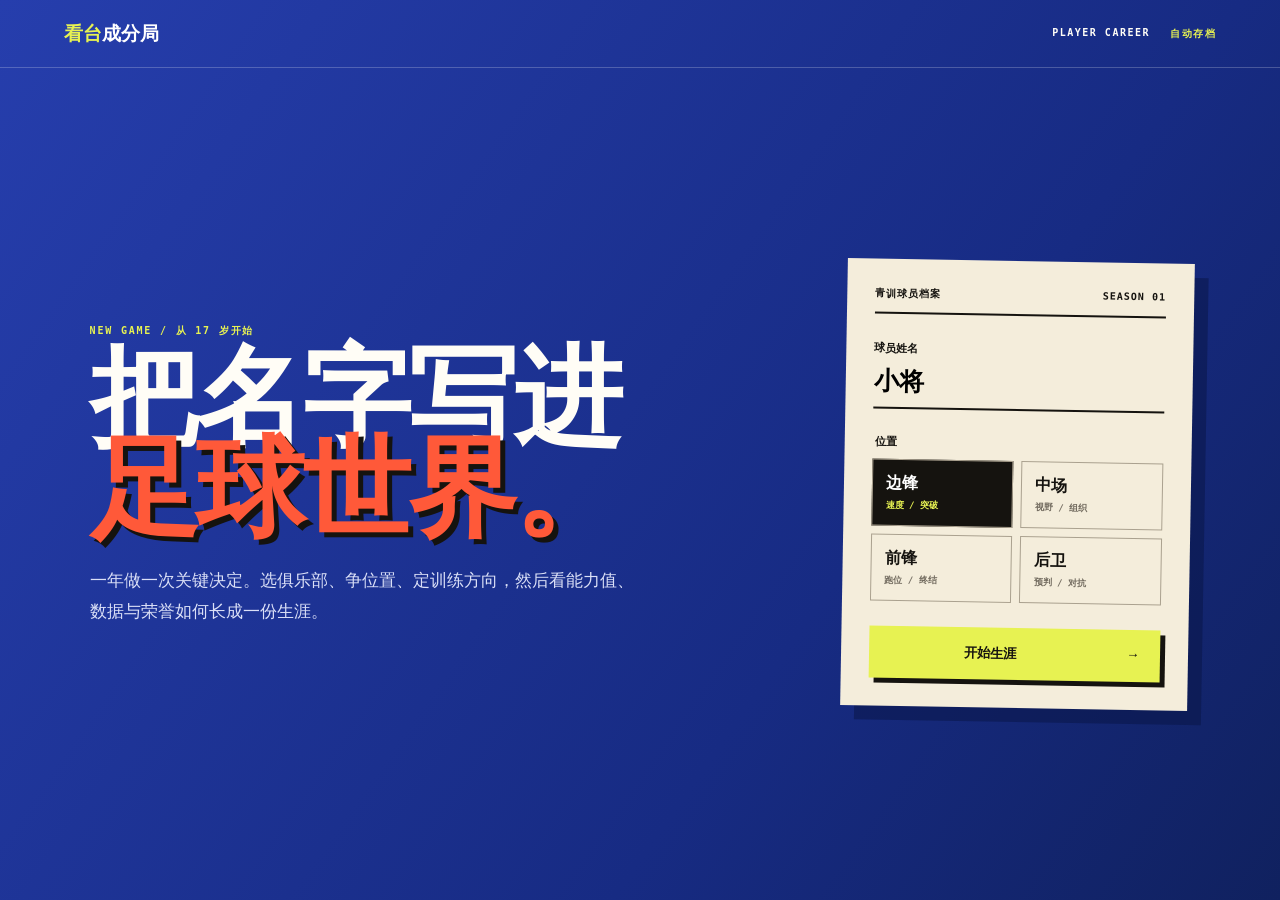
==== career.html @ ea55ed5b "Add player career simulator" ====
<!doctype html>
<html lang="zh-CN">
<head>
  <meta charset="UTF-8" />
  <meta name="viewport" content="width=device-width, initial-scale=1.0" />
  <meta name="theme-color" content="#1f3799" />
  <title>球员生涯模拟｜看台成分局</title>
  <link rel="stylesheet" href="career.css" />
</head>
<body>
  <div class="grain" aria-hidden="true"></div>
  <header class="masthead">
    <a class="brand" href="index.html"><span>看台</span>成分局</a>
    <div class="header-meta"><span>PLAYER CAREER</span><b id="save-label">自动存档</b></div>
  </header>

  <main>
    <section class="setup" id="setup">
      <div class="setup-copy">
        <p class="eyebrow">NEW GAME / 从 17 岁开始</p>
        <h1>把名字写进<br><em>足球世界。</em></h1>
        <p>一年做一次关键决定。选俱乐部、争位置、定训练方向，然后看能力值、数据与荣誉如何长成一份生涯。</p>
      </div>
      <form class="paper setup-form" id="setup-form">
        <div class="paper-head"><span>青训球员档案</span><b>SEASON 01</b></div>
        <label class="text-label">球员姓名<input id="player-name" value="小将" maxlength="12" autocomplete="off" /></label>
        <fieldset>
          <legend>位置</legend>
          <div class="radio-grid">
            <label><input type="radio" name="position" value="边锋" checked><span>边锋<small>速度 / 突破</small></span></label>
            <label><input type="radio" name="position" value="中场"><span>中场<small>视野 / 组织</small></span></label>
            <label><input type="radio" name="position" value="前锋"><span>前锋<small>跑位 / 终结</small></span></label>
            <label><input type="radio" name="position" value="后卫"><span>后卫<small>预判 / 对抗</small></span></label>
          </div>
        </fieldset>
        <button class="primary" type="submit">开始生涯 <span>→</span></button>
        <button class="continue" id="continue" type="button" hidden>继续上次生涯</button>
      </form>
    </section>

    <section class="game" id="game" hidden>
      <aside class="passport paper">
        <div class="passport-top">
          <div class="shirt"><b id="shirt-no">17</b><span id="player-position">边锋</span></div>
          <div><p class="eyebrow dark">PLAYER ID</p><h2 id="player-card-name">小将</h2><p id="current-club">阿贾克斯</p></div>
        </div>
        <div class="overall"><span>综合能力</span><strong id="overall">67</strong><i id="potential">潜力 91</i></div>
        <div class="attributes" id="attributes"></div>
        <div class="career-numbers">
          <div><span>年龄</span><b id="age">17</b></div><div><span>身价</span><b id="value">€3M</b></div>
          <div><span>出场</span><b id="apps">0</b></div><div><span>冠军</span><b id="trophies">0</b></div>
        </div>
        <button class="reset" id="reset">重新开档</button>
      </aside>

      <section class="desk">
        <div class="season-head">
          <div><p class="eyebrow">TRANSFER WINDOW</p><h2 id="season-title">2026 / 27 赛季</h2></div>
          <div class="career-progress"><span id="season-count">第 1 季</span><i><b id="progress"></b></i></div>
        </div>

        <div class="decision-board">
          <section class="control-block">
            <div class="section-title"><span>本季发展方向</span><small>只选一项</small></div>
            <div class="plan-grid" id="plans"></div>
          </section>

          <section class="control-block">
            <div class="section-title"><span>你要怎样踢这一年</span><small>收益与风险联动</small></div>
            <div class="plan-grid strategy-grid" id="strategies"></div>
          </section>

          <section class="offers-block">
            <div class="section-title"><span>合同与转会</span><small>角色承诺比队名更重要</small></div>
            <div class="offers" id="offers"></div>
          </section>

          <div class="decision-footer">
            <p id="decision-note">选好训练方向、赛季策略和合同。</p>
            <button class="primary simulate" id="simulate" disabled>签约并踢完赛季 <span>→</span></button>
          </div>
        </div>

        <section class="timeline-wrap">
          <div class="section-title"><span>生涯履历</span><small id="honor-count">0 项个人荣誉</small></div>
          <div class="timeline" id="timeline"><p class="empty">第一份职业合同还没有签字。</p></div>
        </section>
      </section>
    </section>
  </main>

  <div class="modal" id="report" hidden>
    <article class="report-card paper">
      <div class="paper-head"><span>赛季报告</span><b id="report-year"></b></div>
      <p class="eyebrow dark" id="report-kicker">SEASON COMPLETE</p>
      <h2 id="report-title"></h2>
      <p id="report-summary"></p>
      <div class="report-stats" id="report-stats"></div>
      <div class="honors" id="report-honors"></div>
      <button class="primary" id="next-season">进入下个转会窗 <span>→</span></button>
    </article>
  </div>
  <script src="career.js"></script>
</body>
</html>
---- career.css ----
:root{--blue:#2439a8;--deep:#12246d;--paper:#f4eddb;--ink:#15130f;--orange:#ff5939;--yellow:#e7f252;--white:#fffdf6;--muted:#b7c0e8;--sans:"Microsoft YaHei UI","Microsoft YaHei","PingFang SC",sans-serif;--mono:Consolas,monospace}
[hidden]{display:none!important}
*{box-sizing:border-box}html{background:var(--deep);color:var(--white);font-family:var(--sans)}body{margin:0;min-height:100vh;background:linear-gradient(125deg,#263ead,#172b83 65%,#10215f);overflow-x:hidden}.grain{position:fixed;inset:0;pointer-events:none;opacity:.12;background-image:url("data:image/svg+xml,%3Csvg viewBox='0 0 180 180' xmlns='http://www.w3.org/2000/svg'%3E%3Cfilter id='n'%3E%3CfeTurbulence type='fractalNoise' baseFrequency='.75' numOctaves='3' stitchTiles='stitch'/%3E%3C/filter id='n'%3E%3Crect width='100%25' height='100%25' filter='url(%23n)' opacity='.4'/%3E%3C/svg%3E")}.masthead{height:68px;padding:0 clamp(20px,5vw,70px);display:flex;align-items:center;justify-content:space-between;border-bottom:1px solid #ffffff38;position:relative;z-index:3}.brand{color:white;text-decoration:none;font-size:19px;font-weight:900}.brand span{color:var(--yellow)}.header-meta{display:flex;gap:20px;font:800 10px var(--mono);letter-spacing:1.5px}.header-meta b{color:var(--yellow)}main{position:relative;z-index:1}.setup{min-height:calc(100vh - 68px);display:grid;grid-template-columns:minmax(0,1.15fr) minmax(340px,.6fr);align-items:center;gap:7vw;padding:clamp(38px,7vw,94px) clamp(20px,7vw,100px)}.eyebrow{font:800 10px/1.4 var(--mono);letter-spacing:1.8px;color:var(--yellow);margin:0 0 14px}.eyebrow.dark{color:var(--blue)}.setup h1{font:900 clamp(58px,8.5vw,126px)/.84 Impact,"Arial Black",sans-serif;letter-spacing:-3px;margin:0}.setup h1 em{font-style:normal;color:var(--orange);text-shadow:5px 5px 0 var(--ink)}.setup-copy>p:last-child{max-width:560px;font-size:17px;line-height:1.8;color:#dbe0f7;margin-top:32px}.paper{background:var(--paper);color:var(--ink);box-shadow:14px 14px 0 #09154480}.setup-form{padding:28px;transform:rotate(1deg)}.paper-head{display:flex;justify-content:space-between;border-bottom:2px solid var(--ink);padding-bottom:11px;margin-bottom:24px;font:800 10px var(--mono);letter-spacing:1px}.text-label,fieldset legend{font-size:11px;font-weight:900}.text-label input{display:block;width:100%;padding:11px 0;border:0;border-bottom:2px solid var(--ink);background:transparent;outline:none;font:900 25px var(--sans)}fieldset{border:0;padding:0;margin:25px 0}.radio-grid{display:grid;grid-template-columns:1fr 1fr;gap:8px;margin-top:10px}.radio-grid input{position:absolute;opacity:0}.radio-grid span{display:block;padding:13px;border:1px solid #aaa18f;cursor:pointer;font-weight:900}.radio-grid small{display:block;margin-top:5px;color:#736c60;font:700 9px var(--mono)}.radio-grid input:checked+span{background:var(--ink);color:white}.radio-grid input:checked+span small{color:var(--yellow)}button{font-family:var(--sans);cursor:pointer}.primary{border:0;background:var(--yellow);color:var(--ink);padding:17px 20px;font-weight:900;box-shadow:5px 5px 0 var(--ink);transition:.16s}.primary:hover:not(:disabled){transform:translate(-2px,-2px);box-shadow:8px 8px 0 var(--ink)}.primary span{float:right;margin-left:36px}.primary:disabled{opacity:.35;cursor:not-allowed;filter:grayscale(1)}.setup-form .primary,.continue{width:100%}.continue{border:1px solid var(--ink);background:transparent;padding:13px;margin-top:14px;font-weight:900}
.game{display:grid;grid-template-columns:285px minmax(0,1fr);gap:24px;padding:26px clamp(14px,3vw,44px) 55px}.passport{padding:22px;align-self:start;position:sticky;top:18px}.passport-top{display:grid;grid-template-columns:82px 1fr;gap:16px;align-items:center}.shirt{height:112px;background:repeating-linear-gradient(90deg,#dbe3ff 0 27px,#edf0fb 27px 54px);display:grid;place-items:center;align-content:center;border-bottom:5px solid var(--orange)}.shirt b{font:900 50px/.85 Impact,sans-serif;color:var(--blue)}.shirt span{font:900 9px var(--mono)}.passport h2{margin:0;font-size:27px}.passport-top>div:last-child>p:last-child{font:700 10px var(--mono);color:#6c6558}.overall{margin:23px 0;border-top:2px solid var(--ink);border-bottom:1px dashed #8f8778;padding:13px 0;display:grid;grid-template-columns:1fr auto;align-items:end}.overall span{font-size:10px;font-weight:900}.overall strong{font:900 58px/.8 Impact,sans-serif;color:var(--orange);grid-row:1/3;grid-column:2}.overall i{font:800 10px var(--mono);font-style:normal;color:var(--blue)}.attribute{display:grid;grid-template-columns:44px 1fr 27px;gap:8px;align-items:center;margin:9px 0;font:800 9px var(--mono)}.attribute i{height:6px;background:#d7cfbc}.attribute i:after{content:"";display:block;width:var(--v);height:100%;background:var(--blue)}.career-numbers{display:grid;grid-template-columns:1fr 1fr;margin-top:22px;border-top:1px solid var(--ink)}.career-numbers div{padding:12px 5px;border-bottom:1px dashed #9e9585}.career-numbers span{display:block;font-size:9px;color:#746d60;font-weight:800}.career-numbers b{font:900 19px var(--mono)}.reset{width:100%;border:0;background:transparent;color:#776f62;text-decoration:underline;margin-top:16px;font-size:10px}.desk{min-width:0}.season-head{display:flex;justify-content:space-between;align-items:end;margin-bottom:22px}.season-head h2{font:900 clamp(40px,6vw,74px)/.9 Impact,"Arial Black",sans-serif;letter-spacing:-1px;margin:0}.career-progress{text-align:right;font:800 10px var(--mono)}.career-progress i{display:block;width:150px;height:7px;background:#ffffff2d;margin-top:8px}.career-progress b{display:block;height:100%;background:var(--yellow);width:var(--p)}.decision-board,.timeline-wrap{background:#ffffff0b;border:1px solid #ffffff32;padding:clamp(16px,2.5vw,28px);margin-bottom:22px}.control-block{margin-bottom:23px}.section-title{display:flex;justify-content:space-between;align-items:center;border-bottom:1px solid #ffffff3d;padding-bottom:10px;margin-bottom:13px;font-weight:900}.section-title small{color:var(--muted);font:700 9px var(--mono)}.plan-grid{display:grid;grid-template-columns:repeat(3,1fr);gap:9px}.plan,.offer{border:1px solid #ffffff4b;background:transparent;color:white;text-align:left;transition:.15s}.plan{padding:14px;min-height:78px}.plan b,.offer b{display:block;margin-bottom:6px}.plan small,.offer small{color:var(--muted);font:700 9px/1.45 var(--mono)}.plan:hover,.plan.selected{background:var(--paper);color:var(--ink);transform:translateY(-2px)}.plan.selected small{color:#655f54}.offers{display:grid;grid-template-columns:repeat(2,1fr);gap:11px}.offer{padding:0;overflow:hidden;position:relative}.offer.selected{outline:4px solid var(--yellow);outline-offset:-4px;background:#ffffff10}.offer-top{display:flex;align-items:center;gap:13px;padding:15px}.crest{width:54px;height:54px;border-radius:50%;display:grid;place-items:center;flex:none;background:var(--club);color:white;border:3px solid #ffffffb5;font:900 13px var(--mono)}.offer-meta{display:grid;grid-template-columns:repeat(3,1fr);border-top:1px solid #ffffff35}.offer-meta span{padding:10px 7px;border-right:1px solid #ffffff35;font:700 8px var(--mono);color:var(--muted)}.offer-meta b{margin-top:3px;color:white;font-size:11px}.decision-footer{display:flex;justify-content:space-between;align-items:center;gap:20px;border-top:1px dashed #ffffff52;padding-top:19px}.decision-footer p{color:var(--muted);font-size:11px}.simulate{min-width:250px}.timeline{display:grid;gap:10px}.empty{color:var(--muted);font-size:12px}.year-row{display:grid;grid-template-columns:78px 1.1fr 1fr auto;gap:15px;align-items:center;padding:13px 0;border-bottom:1px dashed #ffffff42}.year-row>span{font:800 10px var(--mono);color:var(--yellow)}.year-club b,.year-result b{display:block}.year-club small,.year-result small{color:var(--muted);font:700 9px/1.4 var(--mono)}.year-ovr{font:900 28px Impact,sans-serif;color:var(--orange)}
.modal{position:fixed;inset:0;z-index:20;background:#06102fdf;display:grid;place-items:center;padding:22px}.modal[hidden]{display:none}.report-card{width:min(650px,100%);padding:32px;max-height:92vh;overflow:auto}.report-card h2{font:900 clamp(43px,8vw,78px)/.9 Impact,"Arial Black",sans-serif;letter-spacing:-1px;margin:4px 0 16px}.report-card>p:not(.eyebrow){line-height:1.7;color:#514b41}.report-stats{display:grid;grid-template-columns:repeat(4,1fr);border:2px solid var(--ink);margin:22px 0}.report-stats div{padding:13px;border-right:1px solid var(--ink)}.report-stats span{display:block;font-size:9px;font-weight:800}.report-stats b{font:900 23px var(--mono)}.honors{display:flex;gap:8px;flex-wrap:wrap;margin:18px 0 25px}.honor{background:var(--orange);color:white;padding:9px 11px;font:900 11px var(--sans);transform:rotate(-1deg)}.report-card .primary{width:100%}
@media(max-width:920px){.setup{grid-template-columns:1fr}.setup-form{max-width:580px}.game{grid-template-columns:1fr}.passport{position:relative;top:0;display:grid;grid-template-columns:1fr 1fr;gap:18px}.passport-top,.overall{align-self:start}.attributes,.career-numbers,.reset{grid-column:1/-1}}
@media(max-width:650px){.header-meta span{display:none}.setup{padding-top:44px}.setup h1{font-size:56px}.game{padding:15px 10px 40px}.passport{display:block}.season-head{align-items:start}.career-progress i{width:88px}.plan-grid,.offers{grid-template-columns:1fr}.decision-footer{display:block}.simulate{width:100%;min-width:0}.year-row{grid-template-columns:62px 1fr auto}.year-result{grid-column:2}.report-stats{grid-template-columns:1fr 1fr}.report-stats div:nth-child(2){border-right:0}.report-stats div{border-bottom:1px solid var(--ink)}.radio-grid{grid-template-columns:1fr 1fr}}
@media(prefers-reduced-motion:reduce){*{transition:none!important}}
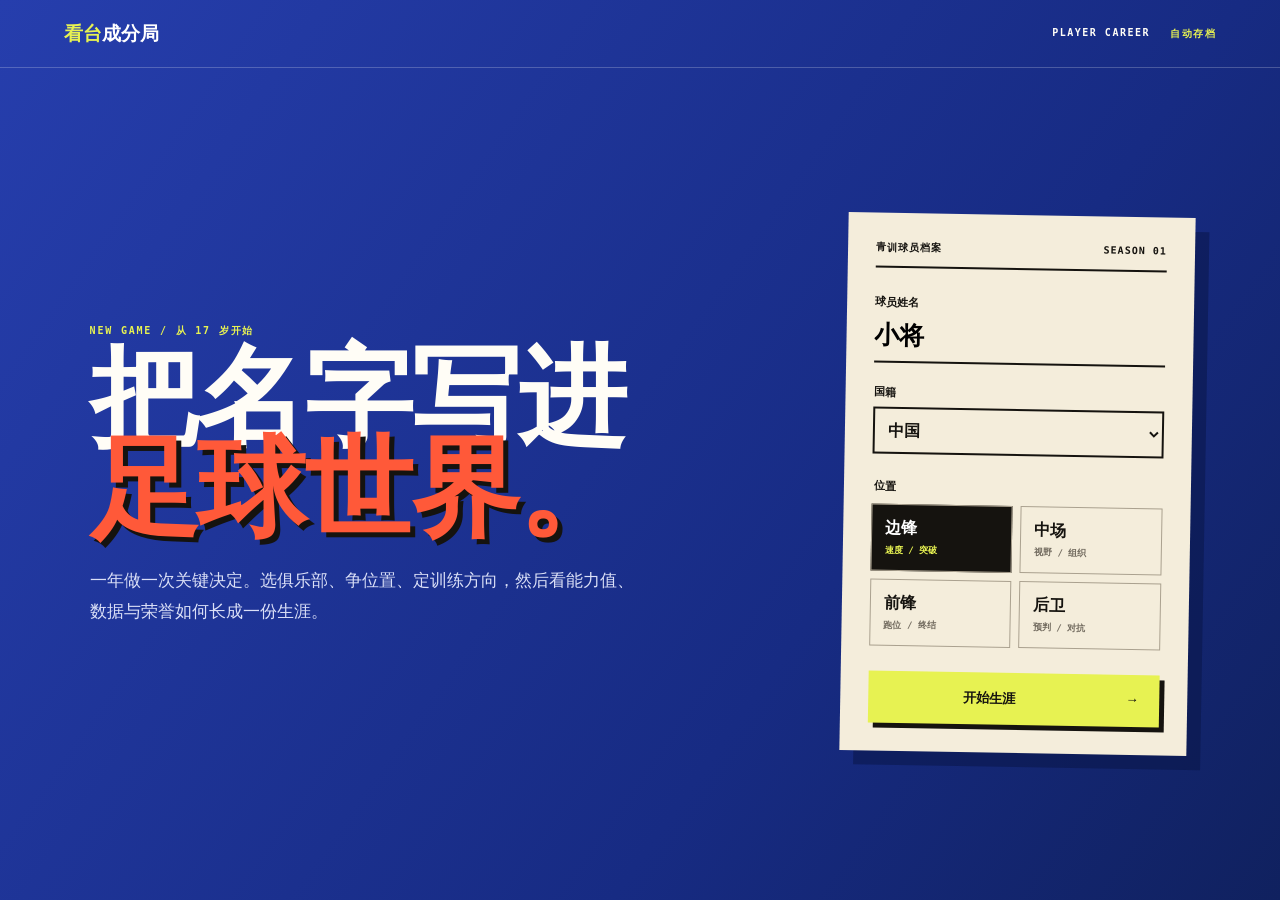
==== commit 590963b4: "Expand career progression and international play" ====
--- a/career.html
+++ b/career.html
@@ -24,6 +24,11 @@
       <form class="paper setup-form" id="setup-form">
         <div class="paper-head"><span>青训球员档案</span><b>SEASON 01</b></div>
         <label class="text-label">球员姓名<input id="player-name" value="小将" maxlength="12" autocomplete="off" /></label>
+        <label class="text-label nationality-label">国籍
+          <select id="nationality">
+            <option>中国</option><option>阿根廷</option><option>巴西</option><option>法国</option><option>德国</option><option>英格兰</option><option>西班牙</option><option>葡萄牙</option><option>荷兰</option><option>意大利</option><option>克罗地亚</option><option>挪威</option><option>日本</option><option>乌拉圭</option><option>摩洛哥</option><option>瑞士</option><option>哥伦比亚</option>
+          </select>
+        </label>
         <fieldset>
           <legend>位置</legend>
           <div class="radio-grid">
@@ -42,14 +47,19 @@
       <aside class="passport paper">
         <div class="passport-top">
           <div class="shirt"><b id="shirt-no">17</b><span id="player-position">边锋</span></div>
-          <div><p class="eyebrow dark">PLAYER ID</p><h2 id="player-card-name">小将</h2><p id="current-club">阿贾克斯</p></div>
+          <div><p class="eyebrow dark">PLAYER ID</p><h2 id="player-card-name">小将</h2><p id="current-club">阿贾克斯</p><p class="nationality" id="player-nationality">中国</p></div>
         </div>
         <div class="overall"><span>综合能力</span><strong id="overall">67</strong><i id="potential">潜力 91</i></div>
         <div class="attributes" id="attributes"></div>
         <div class="career-numbers">
           <div><span>年龄</span><b id="age">17</b></div><div><span>身价</span><b id="value">€3M</b></div>
           <div><span>出场</span><b id="apps">0</b></div><div><span>冠军</span><b id="trophies">0</b></div>
+          <div><span>国家队出场</span><b id="national-apps">0</b></div><div><span>国家队进球</span><b id="national-goals">0</b></div>
         </div>
+        <section class="honor-cabinet">
+          <div><span>职业生涯总荣誉</span><b id="total-honor-count">0</b></div>
+          <div class="career-honors" id="career-honors"><small>荣誉室还是空的</small></div>
+        </section>
         <button class="reset" id="reset">重新开档</button>
       </aside>
 
@@ -82,7 +92,7 @@
         </div>
 
         <section class="timeline-wrap">
-          <div class="section-title"><span>生涯履历</span><small id="honor-count">0 项个人荣誉</small></div>
+          <div class="section-title"><span>生涯履历</span><small id="honor-count">0 项荣誉</small></div>
           <div class="timeline" id="timeline"><p class="empty">第一份职业合同还没有签字。</p></div>
         </section>
       </section>
--- a/career.css
+++ b/career.css
@@ -6,3 +6,8 @@
 @media(max-width:920px){.setup{grid-template-columns:1fr}.setup-form{max-width:580px}.game{grid-template-columns:1fr}.passport{position:relative;top:0;display:grid;grid-template-columns:1fr 1fr;gap:18px}.passport-top,.overall{align-self:start}.attributes,.career-numbers,.reset{grid-column:1/-1}}
 @media(max-width:650px){.header-meta span{display:none}.setup{padding-top:44px}.setup h1{font-size:56px}.game{padding:15px 10px 40px}.passport{display:block}.season-head{align-items:start}.career-progress i{width:88px}.plan-grid,.offers{grid-template-columns:1fr}.decision-footer{display:block}.simulate{width:100%;min-width:0}.year-row{grid-template-columns:62px 1fr auto}.year-result{grid-column:2}.report-stats{grid-template-columns:1fr 1fr}.report-stats div:nth-child(2){border-right:0}.report-stats div{border-bottom:1px solid var(--ink)}.radio-grid{grid-template-columns:1fr 1fr}}
 @media(prefers-reduced-motion:reduce){*{transition:none!important}}
+.game{width:min(1680px,100%);margin:0 auto;grid-template-columns:320px minmax(0,1fr);gap:30px;padding-inline:28px}.passport{padding:25px}.passport h2{font-size:30px}.passport-top>div:last-child>p:last-child{font-size:12px}.attribute{font-size:11px;grid-template-columns:48px 1fr 30px}.career-numbers span{font-size:11px}.career-numbers b{font-size:21px}.section-title{font-size:19px;padding-bottom:12px}.section-title small{font-size:11px}.plan{padding:18px;min-height:94px}.plan b{font-size:19px}.plan small,.offer small{font:700 12px/1.55 var(--sans)}.offer-top{padding:18px}.offer-top b{font-size:18px}.offer-meta span{padding:12px 10px;font:700 11px var(--sans)}.offer-meta b{font-size:14px}.decision-footer p{font-size:13px}.year-row>span{font-size:12px}.year-club b,.year-result b{font-size:15px}.year-club small,.year-result small{font:700 11px/1.5 var(--sans)}.honor-cabinet{margin-top:20px;border-top:2px solid var(--ink);padding-top:13px}.honor-cabinet>div:first-child{display:flex;align-items:center;justify-content:space-between;font-size:12px;font-weight:900}.honor-cabinet>div:first-child b{font:900 25px var(--mono);color:var(--orange)}.career-honors{display:flex;flex-wrap:wrap;gap:6px;margin-top:10px;max-height:170px;overflow:auto}.career-honors small{color:#756d60}.career-honor{padding:6px 8px;background:var(--ink);color:var(--yellow);font:800 10px/1.25 var(--sans)}
+@media(max-width:920px){.game{grid-template-columns:1fr;padding-inline:14px}.honor-cabinet{grid-column:1/-1}}
+@media(max-width:650px){.game{padding-inline:10px}.section-title{font-size:17px}.section-title small{font-size:10px}.plan b{font-size:18px}.plan small,.offer small{font-size:12px}.offer-meta span{font-size:11px}}
+.setup h1,.season-head h2,.report-card h2,.overall strong,.year-ovr,.shirt b{font-family:var(--sans);font-weight:900;letter-spacing:-2px}.season-head h2{line-height:1.05}.report-card h2{line-height:1.05}.nationality-label{display:block;margin-top:22px}.text-label select{display:block;width:100%;margin-top:7px;padding:12px 9px;border:2px solid var(--ink);background:transparent;color:var(--ink);font:900 16px var(--sans)}.passport .nationality{display:inline-block;margin:6px 0 0!important;padding:4px 7px;background:var(--blue);color:white!important;font:800 10px var(--sans)!important}
+.year-ovr small{display:block;margin-top:3px;font:900 11px var(--mono);letter-spacing:0;color:var(--yellow)}.report-stats b small{font-size:12px;color:var(--orange)}
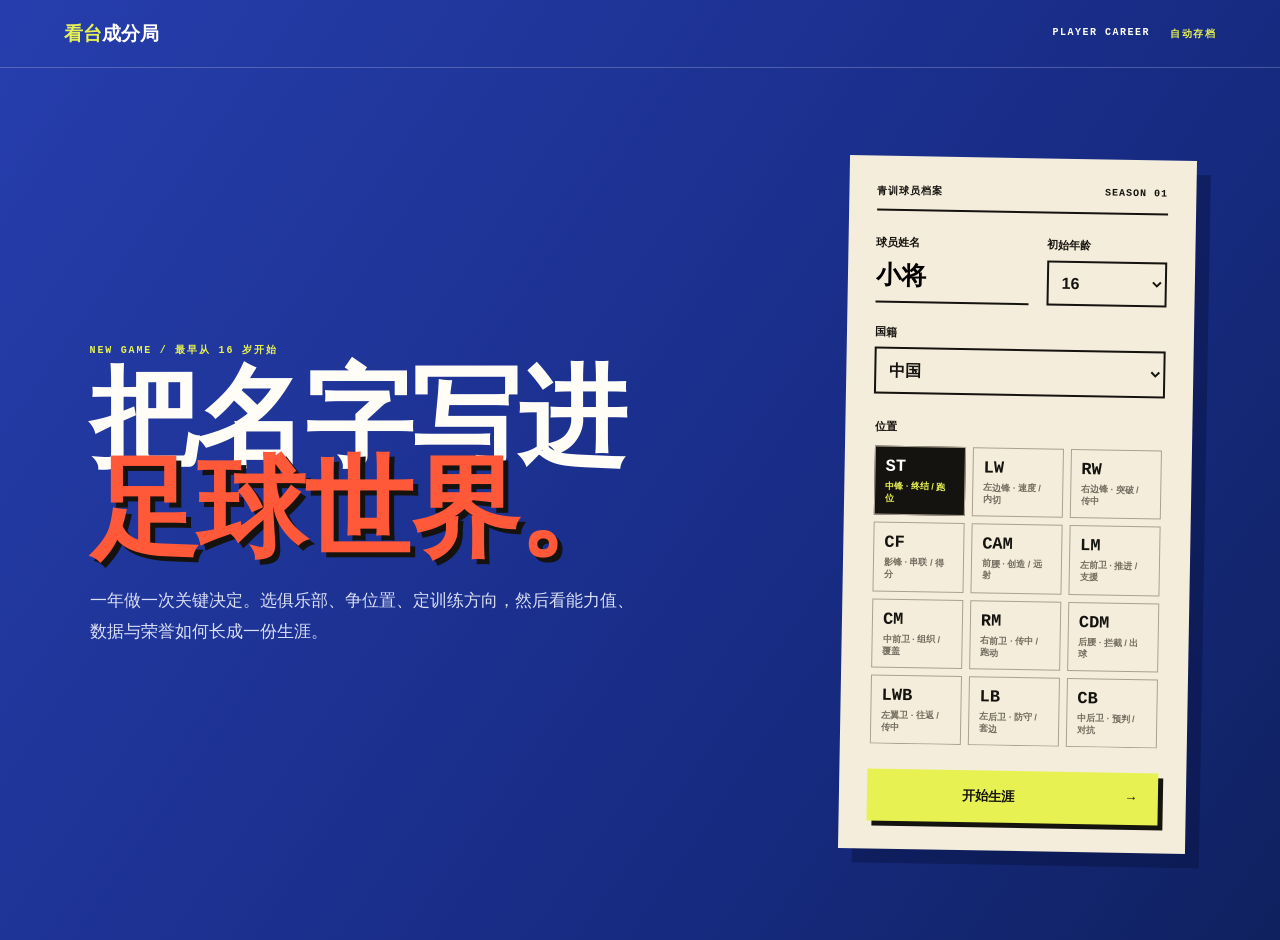
==== commit b247521f: "Expand career simulation leagues and progression" ====
--- a/career.html
+++ b/career.html
@@ -17,25 +17,39 @@
   <main>
     <section class="setup" id="setup">
       <div class="setup-copy">
-        <p class="eyebrow">NEW GAME / 从 17 岁开始</p>
+        <p class="eyebrow">NEW GAME / 最早从 16 岁开始</p>
         <h1>把名字写进<br><em>足球世界。</em></h1>
         <p>一年做一次关键决定。选俱乐部、争位置、定训练方向，然后看能力值、数据与荣誉如何长成一份生涯。</p>
       </div>
       <form class="paper setup-form" id="setup-form">
         <div class="paper-head"><span>青训球员档案</span><b>SEASON 01</b></div>
-        <label class="text-label">球员姓名<input id="player-name" value="小将" maxlength="12" autocomplete="off" /></label>
+        <div class="identity-grid">
+          <label class="text-label">球员姓名<input id="player-name" value="小将" maxlength="12" autocomplete="off" /></label>
+          <label class="text-label">初始年龄<select id="start-age"><option>16</option><option>17</option><option>18</option><option>19</option></select></label>
+        </div>
         <label class="text-label nationality-label">国籍
           <select id="nationality">
-            <option>中国</option><option>阿根廷</option><option>巴西</option><option>法国</option><option>德国</option><option>英格兰</option><option>西班牙</option><option>葡萄牙</option><option>荷兰</option><option>意大利</option><option>克罗地亚</option><option>挪威</option><option>日本</option><option>乌拉圭</option><option>摩洛哥</option><option>瑞士</option><option>哥伦比亚</option>
+            <option>中国</option><option>阿根廷</option><option>巴西</option><option>乌拉圭</option><option>法国</option><option>德国</option><option>英格兰</option><option>苏格兰</option><option>西班牙</option><option>葡萄牙</option><option>意大利</option><option>比利时</option><option>荷兰</option><option>土耳其</option><option>俄罗斯</option><option>沙特阿拉伯</option><option>美国</option><option>克罗地亚</option><option>挪威</option><option>日本</option><option>韩国</option><option>墨西哥</option><option>摩洛哥</option><option>瑞士</option><option>哥伦比亚</option><option>丹麦</option><option>塞内加尔</option><option>尼日利亚</option>
           </select>
         </label>
         <fieldset>
           <legend>位置</legend>
           <div class="radio-grid">
-            <label><input type="radio" name="position" value="边锋" checked><span>边锋<small>速度 / 突破</small></span></label>
-            <label><input type="radio" name="position" value="中场"><span>中场<small>视野 / 组织</small></span></label>
-            <label><input type="radio" name="position" value="前锋"><span>前锋<small>跑位 / 终结</small></span></label>
-            <label><input type="radio" name="position" value="后卫"><span>后卫<small>预判 / 对抗</small></span></label>
+            <label><input type="radio" name="position" value="ST" checked><span>ST<small>中锋 · 终结 / 跑位</small></span></label>
+            <label><input type="radio" name="position" value="LW"><span>LW<small>左边锋 · 速度 / 内切</small></span></label>
+            <label><input type="radio" name="position" value="RW"><span>RW<small>右边锋 · 突破 / 传中</small></span></label>
+            <label><input type="radio" name="position" value="CF"><span>CF<small>影锋 · 串联 / 得分</small></span></label>
+            <label><input type="radio" name="position" value="CAM"><span>CAM<small>前腰 · 创造 / 远射</small></span></label>
+            <label><input type="radio" name="position" value="LM"><span>LM<small>左前卫 · 推进 / 支援</small></span></label>
+            <label><input type="radio" name="position" value="CM"><span>CM<small>中前卫 · 组织 / 覆盖</small></span></label>
+            <label><input type="radio" name="position" value="RM"><span>RM<small>右前卫 · 传中 / 跑动</small></span></label>
+            <label><input type="radio" name="position" value="CDM"><span>CDM<small>后腰 · 拦截 / 出球</small></span></label>
+            <label><input type="radio" name="position" value="LWB"><span>LWB<small>左翼卫 · 往返 / 传中</small></span></label>
+            <label><input type="radio" name="position" value="LB"><span>LB<small>左后卫 · 防守 / 套边</small></span></label>
+            <label><input type="radio" name="position" value="CB"><span>CB<small>中后卫 · 预判 / 对抗</small></span></label>
+            <label><input type="radio" name="position" value="RB"><span>RB<small>右后卫 · 防守 / 套边</small></span></label>
+            <label><input type="radio" name="position" value="RWB"><span>RWB<small>右翼卫 · 往返 / 传中</small></span></label>
+            <label><input type="radio" name="position" value="GK"><span>GK<small>门将 · 扑救 / 稳定</small></span></label>
           </div>
         </fieldset>
         <button class="primary" type="submit">开始生涯 <span>→</span></button>
@@ -46,10 +60,13 @@
     <section class="game" id="game" hidden>
       <aside class="passport paper">
         <div class="passport-top">
-          <div class="shirt"><b id="shirt-no">17</b><span id="player-position">边锋</span></div>
+          <div class="shirt"><b id="shirt-no">9</b><span id="player-position">ST</span></div>
           <div><p class="eyebrow dark">PLAYER ID</p><h2 id="player-card-name">小将</h2><p id="current-club">阿贾克斯</p><p class="nationality" id="player-nationality">中国</p></div>
         </div>
-        <div class="overall"><span>综合能力</span><strong id="overall">67</strong><i id="potential">潜力 91</i></div>
+        <div class="nationality-migration" id="nationality-migration" hidden>
+          <span>旧存档补录国籍</span><select id="passport-nationality"></select><button id="lock-nationality">确认并锁定</button>
+        </div>
+        <div class="overall"><span>综合能力</span><strong id="overall">67</strong></div>
         <div class="attributes" id="attributes"></div>
         <div class="career-numbers">
           <div><span>年龄</span><b id="age">17</b></div><div><span>身价</span><b id="value">€3M</b></div>
@@ -60,7 +77,7 @@
           <div><span>职业生涯总荣誉</span><b id="total-honor-count">0</b></div>
           <div class="career-honors" id="career-honors"><small>荣誉室还是空的</small></div>
         </section>
-        <button class="reset" id="reset">重新开档</button>
+        <div class="career-exit"><button id="retire-early">提前退役</button><button class="reset" id="reset">重新开档</button></div>
       </aside>
 
       <section class="desk">
@@ -81,7 +98,7 @@
           </section>
 
           <section class="offers-block">
-            <div class="section-title"><span>合同与转会</span><small>角色承诺比队名更重要</small></div>
+            <div class="section-title"><span>合同与转会</span><small id="club-decision">角色承诺比队名更重要</small></div>
             <div class="offers" id="offers"></div>
           </section>
 
--- a/career.css
+++ b/career.css
@@ -6,8 +6,17 @@
 @media(max-width:920px){.setup{grid-template-columns:1fr}.setup-form{max-width:580px}.game{grid-template-columns:1fr}.passport{position:relative;top:0;display:grid;grid-template-columns:1fr 1fr;gap:18px}.passport-top,.overall{align-self:start}.attributes,.career-numbers,.reset{grid-column:1/-1}}
 @media(max-width:650px){.header-meta span{display:none}.setup{padding-top:44px}.setup h1{font-size:56px}.game{padding:15px 10px 40px}.passport{display:block}.season-head{align-items:start}.career-progress i{width:88px}.plan-grid,.offers{grid-template-columns:1fr}.decision-footer{display:block}.simulate{width:100%;min-width:0}.year-row{grid-template-columns:62px 1fr auto}.year-result{grid-column:2}.report-stats{grid-template-columns:1fr 1fr}.report-stats div:nth-child(2){border-right:0}.report-stats div{border-bottom:1px solid var(--ink)}.radio-grid{grid-template-columns:1fr 1fr}}
 @media(prefers-reduced-motion:reduce){*{transition:none!important}}
+.setup-form{width:min(620px,100%)}.radio-grid{grid-template-columns:repeat(3,1fr);gap:7px;max-height:300px;overflow:auto;padding:2px}.radio-grid span{min-height:58px;padding:10px;font:900 17px var(--mono);transition:.14s}.radio-grid small{margin-top:4px;font:700 9px/1.35 var(--sans)}.radio-grid label:hover span{border-color:var(--ink);transform:translateY(-1px)}.radio-grid input:focus-visible+span{outline:3px solid var(--orange);outline-offset:2px}
+.identity-grid{display:grid;grid-template-columns:minmax(0,1fr) 120px;gap:18px;align-items:end}.identity-grid .text-label select{margin-top:8px;padding:11px 9px}.identity-grid .text-label input{min-width:0}
+@media(max-width:650px){.radio-grid{grid-template-columns:repeat(2,1fr);max-height:340px}}
+@media(max-width:420px){.identity-grid{grid-template-columns:1fr 96px;gap:12px}}
+.honor,.career-honor{display:inline-flex;align-items:center;gap:8px}.honor svg,.career-honor svg{flex:none;fill:none;stroke:currentColor;stroke-width:1.7;stroke-linecap:round;stroke-linejoin:round}.honor svg{width:31px;height:31px}.career-honor svg{width:23px;height:23px}.honor{min-height:49px;padding:7px 12px 7px 8px;transform:none;border-left:4px solid #b72f1c}.honor[data-trophy="world"]{background:#1e347d;color:#fff}.honor[data-trophy="europe"]{background:#183b76;color:#f4e35b}.honor[data-trophy="national"]{background:#287065;color:#fff}.honor[data-trophy="league"]{background:#db5337;color:#fff}.honor[data-trophy="ball"],.honor[data-trophy="young"],.honor[data-trophy="personal"]{background:#d8b82f;color:#17130e}.honor[data-trophy="cup"]{background:#8e3b66;color:#fff}.empty-honor{background:#81796c;border:0;color:#fff}.career-honor{padding:5px 8px 5px 5px}.career-honor svg{color:var(--yellow)}.career-honor[data-trophy="world"],.career-honor[data-trophy="europe"]{outline:1px solid var(--orange)}
 .game{width:min(1680px,100%);margin:0 auto;grid-template-columns:320px minmax(0,1fr);gap:30px;padding-inline:28px}.passport{padding:25px}.passport h2{font-size:30px}.passport-top>div:last-child>p:last-child{font-size:12px}.attribute{font-size:11px;grid-template-columns:48px 1fr 30px}.career-numbers span{font-size:11px}.career-numbers b{font-size:21px}.section-title{font-size:19px;padding-bottom:12px}.section-title small{font-size:11px}.plan{padding:18px;min-height:94px}.plan b{font-size:19px}.plan small,.offer small{font:700 12px/1.55 var(--sans)}.offer-top{padding:18px}.offer-top b{font-size:18px}.offer-meta span{padding:12px 10px;font:700 11px var(--sans)}.offer-meta b{font-size:14px}.decision-footer p{font-size:13px}.year-row>span{font-size:12px}.year-club b,.year-result b{font-size:15px}.year-club small,.year-result small{font:700 11px/1.5 var(--sans)}.honor-cabinet{margin-top:20px;border-top:2px solid var(--ink);padding-top:13px}.honor-cabinet>div:first-child{display:flex;align-items:center;justify-content:space-between;font-size:12px;font-weight:900}.honor-cabinet>div:first-child b{font:900 25px var(--mono);color:var(--orange)}.career-honors{display:flex;flex-wrap:wrap;gap:6px;margin-top:10px;max-height:170px;overflow:auto}.career-honors small{color:#756d60}.career-honor{padding:6px 8px;background:var(--ink);color:var(--yellow);font:800 10px/1.25 var(--sans)}
 @media(max-width:920px){.game{grid-template-columns:1fr;padding-inline:14px}.honor-cabinet{grid-column:1/-1}}
 @media(max-width:650px){.game{padding-inline:10px}.section-title{font-size:17px}.section-title small{font-size:10px}.plan b{font-size:18px}.plan small,.offer small{font-size:12px}.offer-meta span{font-size:11px}}
 .setup h1,.season-head h2,.report-card h2,.overall strong,.year-ovr,.shirt b{font-family:var(--sans);font-weight:900;letter-spacing:-2px}.season-head h2{line-height:1.05}.report-card h2{line-height:1.05}.nationality-label{display:block;margin-top:22px}.text-label select{display:block;width:100%;margin-top:7px;padding:12px 9px;border:2px solid var(--ink);background:transparent;color:var(--ink);font:900 16px var(--sans)}.passport .nationality{display:inline-block;margin:6px 0 0!important;padding:4px 7px;background:var(--blue);color:white!important;font:800 10px var(--sans)!important}
 .year-ovr small{display:block;margin-top:3px;font:900 11px var(--mono);letter-spacing:0;color:var(--yellow)}.report-stats b small{font-size:12px;color:var(--orange)}
+.nationality-migration{margin:14px 0;padding:11px;background:#e7f25266;border:1px solid var(--ink)}.nationality-migration span{display:block;margin-bottom:7px;font-size:10px;font-weight:900}.nationality-migration select,.nationality-migration button{width:100%;padding:8px;border:1px solid var(--ink);background:var(--paper);font:800 11px var(--sans)}.nationality-migration button{margin-top:6px;background:var(--ink);color:white}
+.plan{display:grid;grid-template-columns:48px 1fr;align-items:center;gap:14px}.choice-icon{width:46px;height:46px;display:grid;place-items:center;border:1px solid currentColor}.choice-icon svg{width:30px;height:30px;fill:none;stroke:currentColor;stroke-width:1.8;stroke-linecap:round;stroke-linejoin:round}.choice-copy{min-width:0}.plan.selected .choice-icon{background:var(--yellow);color:var(--ink)}.crest{background:#fff;border:2px solid #ffffffcc;overflow:hidden}.crest>span{width:100%;height:100%;border-radius:50%;display:grid;place-items:center;background:var(--club);color:white}.crest img{display:block;width:88%;height:88%;object-fit:contain}.offer:last-child:nth-child(odd){grid-column:1/-1}.offers{align-items:stretch}
+@media(max-width:650px){.offer:last-child:nth-child(odd){grid-column:auto}.plan{grid-template-columns:42px 1fr}.choice-icon{width:40px;height:40px}.choice-icon svg{width:26px;height:26px}}
+.career-exit{display:grid;grid-template-columns:1fr 1fr;gap:7px;margin-top:16px}.career-exit button{border:1px solid #9e9585;background:transparent;color:#655e53;padding:9px 5px;font-size:10px}.career-exit #retire-early{border-color:var(--orange);color:#b83522;font-weight:900}.career-exit .reset{margin:0;text-decoration:none}.move-type{display:inline-block;margin-left:7px;padding:3px 6px;background:var(--yellow);color:var(--ink);font:900 9px var(--sans);vertical-align:2px}
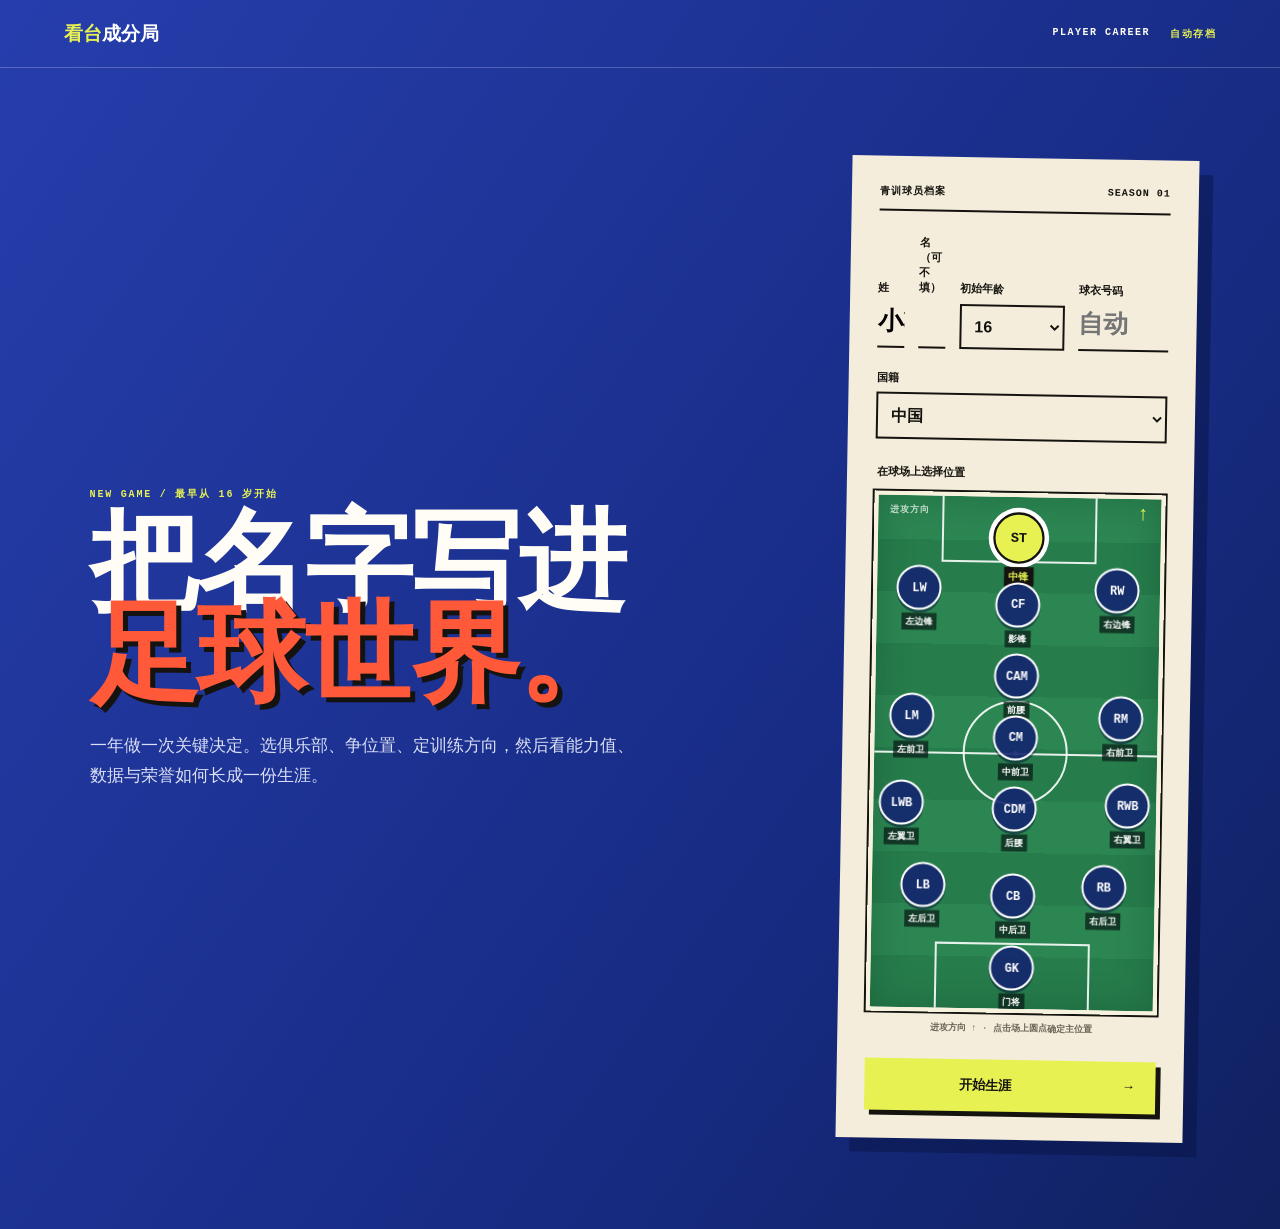
==== commit bae2980d: "Expand career realism and club coverage" ====
--- a/career.html
+++ b/career.html
@@ -24,8 +24,10 @@
       <form class="paper setup-form" id="setup-form">
         <div class="paper-head"><span>青训球员档案</span><b>SEASON 01</b></div>
         <div class="identity-grid">
-          <label class="text-label">球员姓名<input id="player-name" value="小将" maxlength="12" autocomplete="off" /></label>
+          <label class="text-label">姓<input id="player-family-name" value="小将" maxlength="12" autocomplete="family-name" /></label>
+          <label class="text-label">名（可不填）<input id="player-given-name" maxlength="12" autocomplete="given-name" /></label>
           <label class="text-label">初始年龄<select id="start-age"><option>16</option><option>17</option><option>18</option><option>19</option></select></label>
+          <label class="text-label">球衣号码<input id="shirt-number" type="number" min="1" max="99" placeholder="自动" inputmode="numeric" /></label>
         </div>
         <label class="text-label nationality-label">国籍
           <select id="nationality">
@@ -33,24 +35,26 @@
           </select>
         </label>
         <fieldset>
-          <legend>位置</legend>
-          <div class="radio-grid">
-            <label><input type="radio" name="position" value="ST" checked><span>ST<small>中锋 · 终结 / 跑位</small></span></label>
-            <label><input type="radio" name="position" value="LW"><span>LW<small>左边锋 · 速度 / 内切</small></span></label>
-            <label><input type="radio" name="position" value="RW"><span>RW<small>右边锋 · 突破 / 传中</small></span></label>
-            <label><input type="radio" name="position" value="CF"><span>CF<small>影锋 · 串联 / 得分</small></span></label>
-            <label><input type="radio" name="position" value="CAM"><span>CAM<small>前腰 · 创造 / 远射</small></span></label>
-            <label><input type="radio" name="position" value="LM"><span>LM<small>左前卫 · 推进 / 支援</small></span></label>
-            <label><input type="radio" name="position" value="CM"><span>CM<small>中前卫 · 组织 / 覆盖</small></span></label>
-            <label><input type="radio" name="position" value="RM"><span>RM<small>右前卫 · 传中 / 跑动</small></span></label>
-            <label><input type="radio" name="position" value="CDM"><span>CDM<small>后腰 · 拦截 / 出球</small></span></label>
-            <label><input type="radio" name="position" value="LWB"><span>LWB<small>左翼卫 · 往返 / 传中</small></span></label>
-            <label><input type="radio" name="position" value="LB"><span>LB<small>左后卫 · 防守 / 套边</small></span></label>
-            <label><input type="radio" name="position" value="CB"><span>CB<small>中后卫 · 预判 / 对抗</small></span></label>
-            <label><input type="radio" name="position" value="RB"><span>RB<small>右后卫 · 防守 / 套边</small></span></label>
-            <label><input type="radio" name="position" value="RWB"><span>RWB<small>右翼卫 · 往返 / 传中</small></span></label>
-            <label><input type="radio" name="position" value="GK"><span>GK<small>门将 · 扑救 / 稳定</small></span></label>
+          <legend>在球场上选择位置</legend>
+          <div class="position-pitch" role="radiogroup" aria-label="球员位置">
+            <i class="pitch-line halfway" aria-hidden="true"></i><i class="pitch-line center-circle" aria-hidden="true"></i><i class="pitch-line box-top" aria-hidden="true"></i><i class="pitch-line box-bottom" aria-hidden="true"></i>
+            <label class="pitch-position pos-st"><input type="radio" name="position" value="ST" checked><span>ST<small>中锋</small></span></label>
+            <label class="pitch-position pos-lw"><input type="radio" name="position" value="LW"><span>LW<small>左边锋</small></span></label>
+            <label class="pitch-position pos-rw"><input type="radio" name="position" value="RW"><span>RW<small>右边锋</small></span></label>
+            <label class="pitch-position pos-cf"><input type="radio" name="position" value="CF"><span>CF<small>影锋</small></span></label>
+            <label class="pitch-position pos-cam"><input type="radio" name="position" value="CAM"><span>CAM<small>前腰</small></span></label>
+            <label class="pitch-position pos-lm"><input type="radio" name="position" value="LM"><span>LM<small>左前卫</small></span></label>
+            <label class="pitch-position pos-cm"><input type="radio" name="position" value="CM"><span>CM<small>中前卫</small></span></label>
+            <label class="pitch-position pos-rm"><input type="radio" name="position" value="RM"><span>RM<small>右前卫</small></span></label>
+            <label class="pitch-position pos-cdm"><input type="radio" name="position" value="CDM"><span>CDM<small>后腰</small></span></label>
+            <label class="pitch-position pos-lwb"><input type="radio" name="position" value="LWB"><span>LWB<small>左翼卫</small></span></label>
+            <label class="pitch-position pos-lb"><input type="radio" name="position" value="LB"><span>LB<small>左后卫</small></span></label>
+            <label class="pitch-position pos-cb"><input type="radio" name="position" value="CB"><span>CB<small>中后卫</small></span></label>
+            <label class="pitch-position pos-rb"><input type="radio" name="position" value="RB"><span>RB<small>右后卫</small></span></label>
+            <label class="pitch-position pos-rwb"><input type="radio" name="position" value="RWB"><span>RWB<small>右翼卫</small></span></label>
+            <label class="pitch-position pos-gk"><input type="radio" name="position" value="GK"><span>GK<small>门将</small></span></label>
           </div>
+          <p class="pitch-help">进攻方向 ↑ · 点击场上圆点确定主位置</p>
         </fieldset>
         <button class="primary" type="submit">开始生涯 <span>→</span></button>
         <button class="continue" id="continue" type="button" hidden>继续上次生涯</button>
@@ -88,17 +92,17 @@
 
         <div class="decision-board">
           <section class="control-block">
-            <div class="section-title"><span>本季发展方向</span><small>只选一项</small></div>
+            <div class="section-title"><span>本季发展方向</span></div>
             <div class="plan-grid" id="plans"></div>
           </section>
 
           <section class="control-block">
-            <div class="section-title"><span>你要怎样踢这一年</span><small>收益与风险联动</small></div>
+            <div class="section-title"><span>你要怎样踢这一年</span></div>
             <div class="plan-grid strategy-grid" id="strategies"></div>
           </section>
 
           <section class="offers-block">
-            <div class="section-title"><span>合同与转会</span><small id="club-decision">角色承诺比队名更重要</small></div>
+            <div class="section-title"><span>合同与转会</span></div>
             <div class="offers" id="offers"></div>
           </section>
 
@@ -123,10 +127,12 @@
       <h2 id="report-title"></h2>
       <p id="report-summary"></p>
       <div class="report-stats" id="report-stats"></div>
+      <div class="season-outcomes" id="report-outcomes"></div>
       <div class="honors" id="report-honors"></div>
       <button class="primary" id="next-season">进入下个转会窗 <span>→</span></button>
     </article>
   </div>
+  <script src="career-content-data.js"></script>
   <script src="career.js"></script>
 </body>
 </html>
--- a/career.css
+++ b/career.css
@@ -7,9 +7,9 @@
 @media(max-width:650px){.header-meta span{display:none}.setup{padding-top:44px}.setup h1{font-size:56px}.game{padding:15px 10px 40px}.passport{display:block}.season-head{align-items:start}.career-progress i{width:88px}.plan-grid,.offers{grid-template-columns:1fr}.decision-footer{display:block}.simulate{width:100%;min-width:0}.year-row{grid-template-columns:62px 1fr auto}.year-result{grid-column:2}.report-stats{grid-template-columns:1fr 1fr}.report-stats div:nth-child(2){border-right:0}.report-stats div{border-bottom:1px solid var(--ink)}.radio-grid{grid-template-columns:1fr 1fr}}
 @media(prefers-reduced-motion:reduce){*{transition:none!important}}
 .setup-form{width:min(620px,100%)}.radio-grid{grid-template-columns:repeat(3,1fr);gap:7px;max-height:300px;overflow:auto;padding:2px}.radio-grid span{min-height:58px;padding:10px;font:900 17px var(--mono);transition:.14s}.radio-grid small{margin-top:4px;font:700 9px/1.35 var(--sans)}.radio-grid label:hover span{border-color:var(--ink);transform:translateY(-1px)}.radio-grid input:focus-visible+span{outline:3px solid var(--orange);outline-offset:2px}
-.identity-grid{display:grid;grid-template-columns:minmax(0,1fr) 120px;gap:18px;align-items:end}.identity-grid .text-label select{margin-top:8px;padding:11px 9px}.identity-grid .text-label input{min-width:0}
+.identity-grid{display:grid;grid-template-columns:minmax(0,1fr) minmax(0,1fr) 105px 90px;gap:14px;align-items:end}.identity-grid .text-label select{margin-top:8px;padding:11px 9px}.identity-grid .text-label input{min-width:0}
 @media(max-width:650px){.radio-grid{grid-template-columns:repeat(2,1fr);max-height:340px}}
-@media(max-width:420px){.identity-grid{grid-template-columns:1fr 96px;gap:12px}}
+@media(max-width:650px){.identity-grid{grid-template-columns:1fr 1fr;gap:12px}}
 .honor,.career-honor{display:inline-flex;align-items:center;gap:8px}.honor svg,.career-honor svg{flex:none;fill:none;stroke:currentColor;stroke-width:1.7;stroke-linecap:round;stroke-linejoin:round}.honor svg{width:31px;height:31px}.career-honor svg{width:23px;height:23px}.honor{min-height:49px;padding:7px 12px 7px 8px;transform:none;border-left:4px solid #b72f1c}.honor[data-trophy="world"]{background:#1e347d;color:#fff}.honor[data-trophy="europe"]{background:#183b76;color:#f4e35b}.honor[data-trophy="national"]{background:#287065;color:#fff}.honor[data-trophy="league"]{background:#db5337;color:#fff}.honor[data-trophy="ball"],.honor[data-trophy="young"],.honor[data-trophy="personal"]{background:#d8b82f;color:#17130e}.honor[data-trophy="cup"]{background:#8e3b66;color:#fff}.empty-honor{background:#81796c;border:0;color:#fff}.career-honor{padding:5px 8px 5px 5px}.career-honor svg{color:var(--yellow)}.career-honor[data-trophy="world"],.career-honor[data-trophy="europe"]{outline:1px solid var(--orange)}
 .game{width:min(1680px,100%);margin:0 auto;grid-template-columns:320px minmax(0,1fr);gap:30px;padding-inline:28px}.passport{padding:25px}.passport h2{font-size:30px}.passport-top>div:last-child>p:last-child{font-size:12px}.attribute{font-size:11px;grid-template-columns:48px 1fr 30px}.career-numbers span{font-size:11px}.career-numbers b{font-size:21px}.section-title{font-size:19px;padding-bottom:12px}.section-title small{font-size:11px}.plan{padding:18px;min-height:94px}.plan b{font-size:19px}.plan small,.offer small{font:700 12px/1.55 var(--sans)}.offer-top{padding:18px}.offer-top b{font-size:18px}.offer-meta span{padding:12px 10px;font:700 11px var(--sans)}.offer-meta b{font-size:14px}.decision-footer p{font-size:13px}.year-row>span{font-size:12px}.year-club b,.year-result b{font-size:15px}.year-club small,.year-result small{font:700 11px/1.5 var(--sans)}.honor-cabinet{margin-top:20px;border-top:2px solid var(--ink);padding-top:13px}.honor-cabinet>div:first-child{display:flex;align-items:center;justify-content:space-between;font-size:12px;font-weight:900}.honor-cabinet>div:first-child b{font:900 25px var(--mono);color:var(--orange)}.career-honors{display:flex;flex-wrap:wrap;gap:6px;margin-top:10px;max-height:170px;overflow:auto}.career-honors small{color:#756d60}.career-honor{padding:6px 8px;background:var(--ink);color:var(--yellow);font:800 10px/1.25 var(--sans)}
 @media(max-width:920px){.game{grid-template-columns:1fr;padding-inline:14px}.honor-cabinet{grid-column:1/-1}}
@@ -17,6 +17,16 @@
 .setup h1,.season-head h2,.report-card h2,.overall strong,.year-ovr,.shirt b{font-family:var(--sans);font-weight:900;letter-spacing:-2px}.season-head h2{line-height:1.05}.report-card h2{line-height:1.05}.nationality-label{display:block;margin-top:22px}.text-label select{display:block;width:100%;margin-top:7px;padding:12px 9px;border:2px solid var(--ink);background:transparent;color:var(--ink);font:900 16px var(--sans)}.passport .nationality{display:inline-block;margin:6px 0 0!important;padding:4px 7px;background:var(--blue);color:white!important;font:800 10px var(--sans)!important}
 .year-ovr small{display:block;margin-top:3px;font:900 11px var(--mono);letter-spacing:0;color:var(--yellow)}.report-stats b small{font-size:12px;color:var(--orange)}
 .nationality-migration{margin:14px 0;padding:11px;background:#e7f25266;border:1px solid var(--ink)}.nationality-migration span{display:block;margin-bottom:7px;font-size:10px;font-weight:900}.nationality-migration select,.nationality-migration button{width:100%;padding:8px;border:1px solid var(--ink);background:var(--paper);font:800 11px var(--sans)}.nationality-migration button{margin-top:6px;background:var(--ink);color:white}
-.plan{display:grid;grid-template-columns:48px 1fr;align-items:center;gap:14px}.choice-icon{width:46px;height:46px;display:grid;place-items:center;border:1px solid currentColor}.choice-icon svg{width:30px;height:30px;fill:none;stroke:currentColor;stroke-width:1.8;stroke-linecap:round;stroke-linejoin:round}.choice-copy{min-width:0}.plan.selected .choice-icon{background:var(--yellow);color:var(--ink)}.crest{background:#fff;border:2px solid #ffffffcc;overflow:hidden}.crest>span{width:100%;height:100%;border-radius:50%;display:grid;place-items:center;background:var(--club);color:white}.crest img{display:block;width:88%;height:88%;object-fit:contain}.offer:last-child:nth-child(odd){grid-column:1/-1}.offers{align-items:stretch}
+.plan{display:grid;grid-template-columns:48px 1fr;align-items:center;gap:14px}.choice-icon{width:46px;height:46px;display:grid;place-items:center;border:1px solid currentColor}.choice-icon svg{width:30px;height:30px;fill:none;stroke:currentColor;stroke-width:1.8;stroke-linecap:round;stroke-linejoin:round}.choice-copy{min-width:0}.plan.selected .choice-icon{background:var(--yellow);color:var(--ink)}.crest{background:transparent;border:0;border-radius:0;overflow:visible}.crest>span{width:100%;height:100%;border-radius:50%;display:grid;place-items:center;background:var(--club);color:white}.crest img{display:block;width:100%;height:100%;object-fit:contain;filter:drop-shadow(0 3px 3px #07133c66)}.offer:last-child:nth-child(odd){grid-column:1/-1}.offers{align-items:stretch}
 @media(max-width:650px){.offer:last-child:nth-child(odd){grid-column:auto}.plan{grid-template-columns:42px 1fr}.choice-icon{width:40px;height:40px}.choice-icon svg{width:26px;height:26px}}
 .career-exit{display:grid;grid-template-columns:1fr 1fr;gap:7px;margin-top:16px}.career-exit button{border:1px solid #9e9585;background:transparent;color:#655e53;padding:9px 5px;font-size:10px}.career-exit #retire-early{border-color:var(--orange);color:#b83522;font-weight:900}.career-exit .reset{margin:0;text-decoration:none}.move-type{display:inline-block;margin-left:7px;padding:3px 6px;background:var(--yellow);color:var(--ink);font:900 9px var(--sans);vertical-align:2px}
+
+.plan{display:flex;justify-content:center;align-items:center;gap:13px;text-align:center}.plan b{margin:0;font-size:20px;letter-spacing:.08em}.plan .choice-icon{flex:none}.offer-meta{grid-template-columns:repeat(4,1fr)}
+.shirt{position:relative;clip-path:polygon(0 16%,19% 0,36% 8%,64% 8%,81% 0,100% 16%,89% 40%,78% 34%,78% 100%,22% 100%,22% 34%,11% 40%);background:var(--kit1,#dbe3ff);border:0}.shirt:after{content:"";position:absolute;z-index:0;top:7px;left:50%;width:25px;height:13px;border:4px solid var(--kit2,#fff);border-top:0;border-radius:0 0 50% 50%;transform:translateX(-50%)}.shirt b,.shirt span{position:relative;z-index:1;color:var(--kit2,#fff);text-shadow:0 1px 2px #0008}.shirt[data-kit="stripes"]{background:repeating-linear-gradient(90deg,var(--kit1) 0 17%,var(--kit2) 17% 34%)}.shirt[data-kit="hoops"]{background:repeating-linear-gradient(0deg,var(--kit1) 0 17%,var(--kit2) 17% 31%)}.shirt[data-kit="split"]{background:linear-gradient(90deg,var(--kit2) 0 34%,var(--kit1) 34% 100%)}.shirt[data-kit="checks"]{background:conic-gradient(var(--kit2) 25%,var(--kit1) 0 50%,var(--kit2) 0 75%,var(--kit1) 0) 0 0/28px 28px}.shirt[data-kit="accent"]{background:linear-gradient(100deg,var(--kit1) 0 62%,var(--kit3) 62% 69%,var(--kit1) 69% 100%)}
+.honor[data-trophy="euro"]{background:#315aa7;color:#f2d75d}.honor[data-trophy="copa"]{background:#43a7c8;color:#fff}.honor[data-trophy="asia"]{background:#7b3f86;color:#fff}.honor[data-trophy="africa"]{background:#207b4f;color:#f1cf35}.honor[data-trophy="young"]{background:#d6cfd0;color:#17130e}
+
+/* 建档战术板：每个位置按真实场地区域选择 */
+.position-pitch{position:relative;width:min(100%,430px);height:520px;margin:12px auto 0;overflow:hidden;border:4px solid #f7f2dd;background:repeating-linear-gradient(0deg,#267c4b 0 52px,#2c8652 52px 104px);box-shadow:0 0 0 2px var(--ink),inset 0 0 36px #062d1d44;isolation:isolate}.position-pitch:before{content:"进攻方向";position:absolute;z-index:1;top:8px;left:12px;color:#ffffffb8;font:800 9px var(--mono);letter-spacing:1px}.position-pitch:after{content:"↑";position:absolute;z-index:1;top:4px;right:12px;color:var(--yellow);font:900 20px var(--mono)}.pitch-line{position:absolute;z-index:0;pointer-events:none;border-color:#ffffffe3}.halfway{left:0;right:0;top:50%;border-top:2px solid #ffffffe3}.center-circle{width:105px;height:105px;left:50%;top:50%;border:2px solid #ffffffe3;border-radius:50%;transform:translate(-50%,-50%)}.center-circle:after{content:"";position:absolute;width:5px;height:5px;left:50%;top:50%;border-radius:50%;background:#ffffffe3;transform:translate(-50%,-50%)}.box-top,.box-bottom{width:55%;height:68px;left:22.5%;border:2px solid #ffffffe3}.box-top{top:-2px}.box-bottom{bottom:-2px}.pitch-position{position:absolute;z-index:2;left:var(--x);top:var(--y);transform:translate(-50%,-50%)}.pitch-position input{position:absolute;width:1px;height:1px;opacity:0}.pitch-position span{position:relative;width:45px;height:45px;display:grid;place-items:center;border:2px solid #fff;border-radius:50%;background:#13266ee8;color:#fff;box-shadow:0 3px 0 #09143b88;cursor:pointer;font:900 12px var(--mono);transition:transform .14s,background .14s,color .14s}.pitch-position span:after{content:"";position:absolute;inset:-6px;border:1px solid transparent;border-radius:50%}.pitch-position small{position:absolute;left:50%;top:calc(100% + 5px);width:max-content;max-width:82px;transform:translateX(-50%);padding:2px 4px;background:#071a15b8;color:#fff;font:800 9px var(--sans);white-space:nowrap}.pitch-position:hover span{transform:translateY(-2px) scale(1.08);background:#2439a8}.pitch-position input:checked+span{background:var(--yellow);color:var(--ink);border-color:var(--ink);box-shadow:0 0 0 4px #fff,0 5px 0 #0a261a88;transform:scale(1.14)}.pitch-position input:checked+span small{background:var(--ink);color:var(--yellow)}.pitch-position input:focus-visible+span{outline:4px solid var(--orange);outline-offset:5px}.pos-st{--x:50%;--y:8%}.pos-lw{--x:15%;--y:18%}.pos-rw{--x:85%;--y:18%}.pos-cf{--x:50%;--y:21%}.pos-cam{--x:50%;--y:35%}.pos-lm{--x:13%;--y:43%}.pos-cm{--x:50%;--y:47%}.pos-rm{--x:87%;--y:43%}.pos-cdm{--x:50%;--y:61%}.pos-lwb{--x:10%;--y:60%}.pos-rwb{--x:90%;--y:60%}.pos-lb{--x:18%;--y:76%}.pos-cb{--x:50%;--y:78%}.pos-rb{--x:82%;--y:76%}.pos-gk{--x:50%;--y:92%}.pitch-help{text-align:center;margin:9px 0 0;color:#6c6559;font:800 9px var(--mono)}
+.season-outcomes{display:flex;flex-wrap:wrap;gap:7px;margin:5px 0 16px}.outcome-tag{display:inline-flex;align-items:center;min-height:30px;padding:6px 9px;border:1px solid var(--ink);background:#fff8e8;color:var(--ink);font:900 10px var(--sans)}.outcome-tag.stage{border-color:#245da4;color:#173f78}.outcome-tag.milestone{border-color:#cb4b31;color:#9e2f1e}.outcome-tag.warning{border-color:#b52626;background:#ffe2d8;color:#971c1c}.outcome-tag.kicker{border-color:#111;background:#efcf2f;color:#111}.report-stats{grid-template-columns:repeat(auto-fit,minmax(105px,1fr))}.report-stats div:last-child{border-right:0}
+.honor[data-trophy="champions"],.honor[data-trophy="europa"],.honor[data-trophy="conference"]{background:#173b78;color:#f5e155}.honor[data-trophy="libertadores"]{background:#111f48;color:#fff}.honor[data-trophy="club-world"]{background:#216c69;color:#fff}.honor[data-trophy="super"]{background:#a44768;color:#fff}.honor[data-trophy="boot"],.honor[data-trophy="glove"]{background:#d8b82f;color:#17130e}
+@media(max-width:650px){.position-pitch{height:470px}.pitch-position span{width:39px;height:39px;font-size:11px}.pitch-position small{font-size:8px}.setup-form{padding:20px 16px}.report-stats{grid-template-columns:repeat(2,1fr)}}
